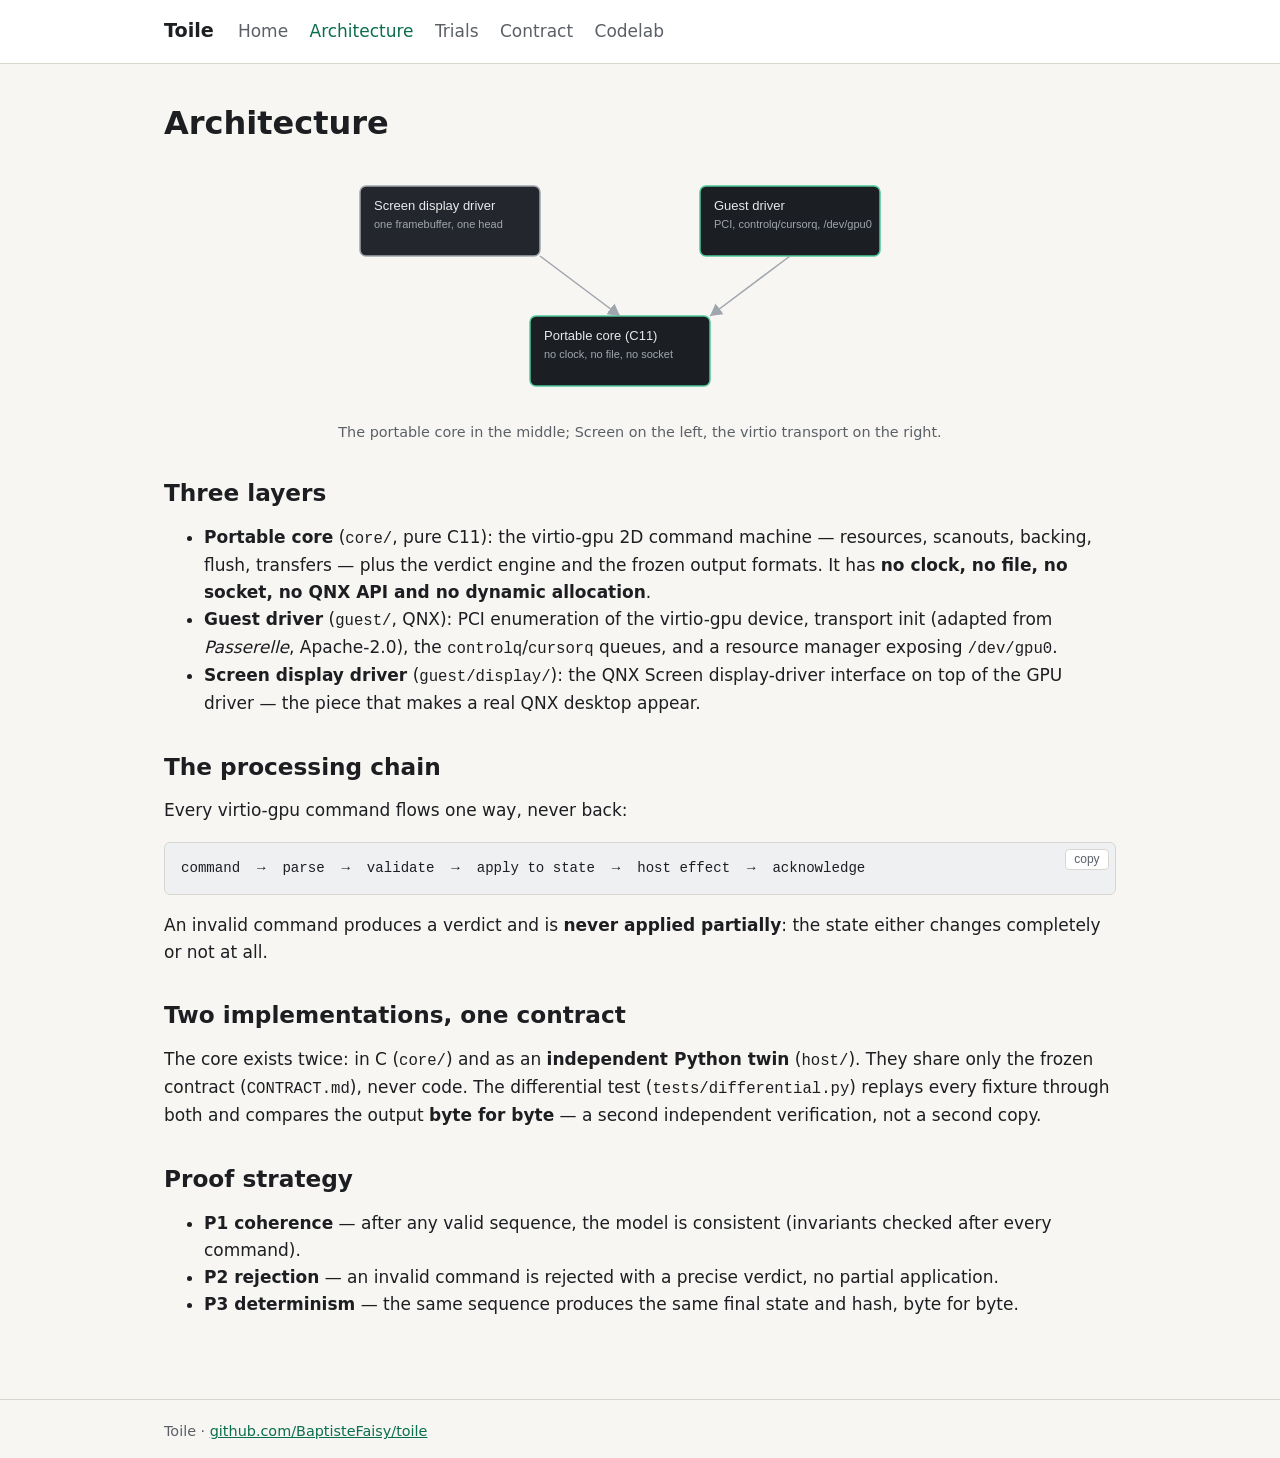
==== site/architecture.html @ 1b5eb8dc "Site statique du projet + déploiement GitHub Pages - site/ : 5 pages (accueil, architecture, essais," ====
<!DOCTYPE html>
<html lang="en">
<head>
  <meta charset="utf-8">
  <meta name="viewport" content="width=device-width, initial-scale=1">
  <title>Toile — architecture</title>
  <meta name="description" content="Toile architecture: portable C11 core, QNX guest driver, Screen display driver, and the differential Python twin.">
  <link rel="stylesheet" href="assets/style.css">
</head>
<body>
<header class="site"><div class="wrap">
  <span class="brand">Toile</span>
  <button id="nav-toggle" aria-expanded="false" aria-controls="nav">menu</button>
  <nav id="nav" aria-label="Main">
    <a href="index.html">Home</a>
    <a href="architecture.html" aria-current="page">Architecture</a>
    <a href="trials.html">Trials</a>
    <a href="contract.html">Contract</a>
    <a href="codelab.html">Codelab</a>
  </nav>
</div></header>

<main>
  <h1>Architecture</h1>

  <figure>
    <svg width="600" height="240" viewBox="0 0 600 240" role="img"
         aria-label="Three layers: portable core, guest driver, Screen display driver.">
      <style>
        .box { fill: #1b1e23; stroke: #4fc89a; stroke-width: 1.5; }
        .box.lt { fill: #23272d; stroke: #a0a6ad; }
        .t { fill: #e8e9eb; font: 13px sans-serif; }
        .d { fill: #a0a6ad; font: 11px sans-serif; }
        .a { stroke: #a0a6ad; stroke-width: 1.5; marker-end: url(#arr); fill: none; }
      </style>
      <defs>
        <marker id="arr" markerWidth="9" markerHeight="9" refX="8" refY="4.5" orient="auto">
          <path d="M0,0 L8,4.5 L0,9 z" fill="#a0a6ad"/>
        </marker>
      </defs>
      <rect class="box lt" x="20" y="20" width="180" height="70" rx="6"/>
      <text class="t" x="34" y="44">Screen display driver</text>
      <text class="d" x="34" y="62">one framebuffer, one head</text>
      <rect class="box" x="360" y="20" width="180" height="70" rx="6"/>
      <text class="t" x="374" y="44">Guest driver</text>
      <text class="d" x="374" y="62">PCI, controlq/cursorq, /dev/gpu0</text>
      <rect class="box" x="190" y="150" width="180" height="70" rx="6"/>
      <text class="t" x="204" y="174">Portable core (C11)</text>
      <text class="d" x="204" y="192">no clock, no file, no socket</text>
      <path class="a" d="M200,90 L280,150"/>
      <path class="a" d="M450,90 L370,150"/>
    </svg>
    <figcaption>The portable core in the middle; Screen on the left, the virtio transport on the right.</figcaption>
  </figure>

  <h2>Three layers</h2>
  <ul>
    <li><strong>Portable core</strong> (<code>core/</code>, pure C11): the virtio-gpu 2D command machine —
    resources, scanouts, backing, flush, transfers — plus the verdict engine and the frozen output
    formats. It has <strong>no clock, no file, no socket, no QNX API and no dynamic allocation</strong>.</li>
    <li><strong>Guest driver</strong> (<code>guest/</code>, QNX): PCI enumeration of the virtio-gpu device,
    transport init (adapted from <em>Passerelle</em>, Apache-2.0), the <code>controlq</code>/<code>cursorq</code>
    queues, and a resource manager exposing <code>/dev/gpu0</code>.</li>
    <li><strong>Screen display driver</strong> (<code>guest/display/</code>): the QNX Screen display-driver
    interface on top of the GPU driver — the piece that makes a real QNX desktop appear.</li>
  </ul>

  <h2>The processing chain</h2>
  <p>Every virtio-gpu command flows one way, never back:</p>
  <pre><code>command  &rarr;  parse  &rarr;  validate  &rarr;  apply to state  &rarr;  host effect  &rarr;  acknowledge</code></pre>
  <p>An invalid command produces a verdict and is <strong>never applied partially</strong>: the state either
  changes completely or not at all.</p>

  <h2>Two implementations, one contract</h2>
  <p>The core exists twice: in C (<code>core/</code>) and as an <strong>independent Python twin</strong>
  (<code>host/</code>). They share only the frozen contract (<code>CONTRACT.md</code>), never code. The
  differential test (<code>tests/differential.py</code>) replays every fixture through both and compares the
  output <strong>byte for byte</strong> — a second independent verification, not a second copy.</p>

  <h2>Proof strategy</h2>
  <ul>
    <li><strong>P1 coherence</strong> — after any valid sequence, the model is consistent (invariants checked after every command).</li>
    <li><strong>P2 rejection</strong> — an invalid command is rejected with a precise verdict, no partial application.</li>
    <li><strong>P3 determinism</strong> — the same sequence produces the same final state and hash, byte for byte.</li>
  </ul>
</main>

<footer class="site"><div class="wrap">Toile &middot; <a href="https://github.com/BaptisteFaisy/toile">github.com/BaptisteFaisy/toile</a></div></footer>
<script src="assets/site.js"></script>
</body>
</html>
---- site/assets/style.css ----
/* Toile — project site. Vanilla CSS, no external fonts, no CDN. */
:root {
  --bg: #f7f6f3;
  --fg: #1c1e21;
  --muted: #5b6067;
  --accent: #0b6e4f;
  --accent-ink: #ffffff;
  --panel: #ffffff;
  --border: #d9d6cf;
  --code-bg: #eef0f2;
  --ok: #0b6e4f;
  --warn: #9a6b00;
  --err: #b3261e;
  --maxw: 62rem;
}

@media (prefers-color-scheme: dark) {
  :root {
    --bg: #121417;
    --fg: #e8e9eb;
    --muted: #a0a6ad;
    --accent: #4fc89a;
    --accent-ink: #08211a;
    --panel: #1b1e23;
    --border: #2e3339;
    --code-bg: #23272d;
    --ok: #6fdcb4;
    --warn: #f2c14e;
    --err: #ff8a7a;
  }
}

* { box-sizing: border-box; }

html { -webkit-text-size-adjust: 100%; }

body {
  margin: 0;
  font: 17px/1.6 system-ui, -apple-system, "Segoe UI", Roboto, Helvetica, Arial, sans-serif;
  color: var(--fg);
  background: var(--bg);
}

a { color: var(--accent); }
a:hover { text-decoration-thickness: 2px; }

header.site {
  border-bottom: 1px solid var(--border);
  background: var(--panel);
}
header.site .wrap {
  max-width: var(--maxw);
  margin: 0 auto;
  padding: 1rem 1.25rem;
  display: flex;
  align-items: baseline;
  gap: 1.5rem;
  flex-wrap: wrap;
}
header.site .brand { font-weight: 700; font-size: 1.2rem; color: var(--fg); }
header.site nav a { color: var(--muted); text-decoration: none; margin-right: 1rem; }
header.site nav a[aria-current="page"],
header.site nav a:hover { color: var(--accent); }

main { max-width: var(--maxw); margin: 0 auto; padding: 2.5rem 1.25rem 4rem; }

h1, h2, h3 { line-height: 1.2; }
h1 { font-size: 2rem; margin: 0 0 .5rem; }
h2 { font-size: 1.45rem; margin: 2.2rem 0 .6rem; }
h3 { font-size: 1.15rem; margin: 1.6rem 0 .4rem; }

.lede { font-size: 1.12rem; color: var(--muted); max-width: 46rem; }

.promise {
  border-left: 4px solid var(--accent);
  background: var(--panel);
  padding: .9rem 1.1rem;
  margin: 1.5rem 0;
  border-radius: 0 6px 6px 0;
}
.promise p { margin: 0; font-size: 1.08rem; }

figure { margin: 1.5rem 0; text-align: center; }
figure svg { max-width: 100%; height: auto; }
figcaption { color: var(--muted); font-size: .9rem; margin-top: .4rem; }

pre {
  background: var(--code-bg);
  border: 1px solid var(--border);
  border-radius: 6px;
  padding: .9rem 1rem;
  overflow-x: auto;
  font-family: ui-monospace, "SFMono-Regular", "Cascadia Code", Menlo, Consolas, monospace;
  font-size: .88rem;
}
code { font-family: ui-monospace, "SFMono-Regular", Menlo, Consolas, monospace; font-size: .92em; }
pre code { font-size: 1em; }

table { border-collapse: collapse; width: 100%; margin: 1rem 0; }
th, td { border: 1px solid var(--border); padding: .5rem .7rem; text-align: left; vertical-align: top; }
th { background: var(--code-bg); }

.badge { display: inline-block; padding: .12rem .55rem; border-radius: 999px; font-size: .82rem; border: 1px solid var(--border); }
.badge.pos { color: var(--ok); border-color: var(--ok); }
.badge.neg { color: var(--err); border-color: var(--err); }
.badge.part { color: var(--warn); border-color: var(--warn); }
.badge.na  { color: var(--muted); }

.grid { display: grid; grid-template-columns: repeat(auto-fit, minmax(17rem, 1fr)); gap: 1rem; margin: 1.2rem 0; }
.card { background: var(--panel); border: 1px solid var(--border); border-radius: 8px; padding: 1rem 1.1rem; }
.card h3 { margin-top: 0; }

footer.site {
  border-top: 1px solid var(--border);
  color: var(--muted);
  font-size: .9rem;
}
footer.site .wrap {
  max-width: var(--maxw);
  margin: 0 auto;
  padding: 1.25rem;
}

:focus-visible { outline: 2px solid var(--accent); outline-offset: 2px; }

@media (max-width: 40rem) {
  header.site .wrap { gap: .6rem; }
  header.site nav a { margin-right: .7rem; }
  h1 { font-size: 1.55rem; }
}
/* code copy button (added by site.js) */
button.copy {
  position: absolute;
  top: .4rem;
  right: .4rem;
  font-size: .75rem;
  padding: .15rem .5rem;
  border: 1px solid var(--border);
  border-radius: 4px;
  background: var(--panel);
  color: var(--muted);
  cursor: pointer;
}
button.copy:hover { color: var(--accent); border-color: var(--accent); }

/* mobile nav */
#nav-toggle { display: none; background: none; border: 1px solid var(--border); border-radius: 6px; color: var(--fg); padding: .3rem .6rem; cursor: pointer; }
@media (max-width: 40rem) {
  #nav-toggle { display: inline-block; }
  header.site nav { display: none; }
  header.site nav.open { display: flex; flex-direction: column; width: 100%; gap: .2rem; }
}
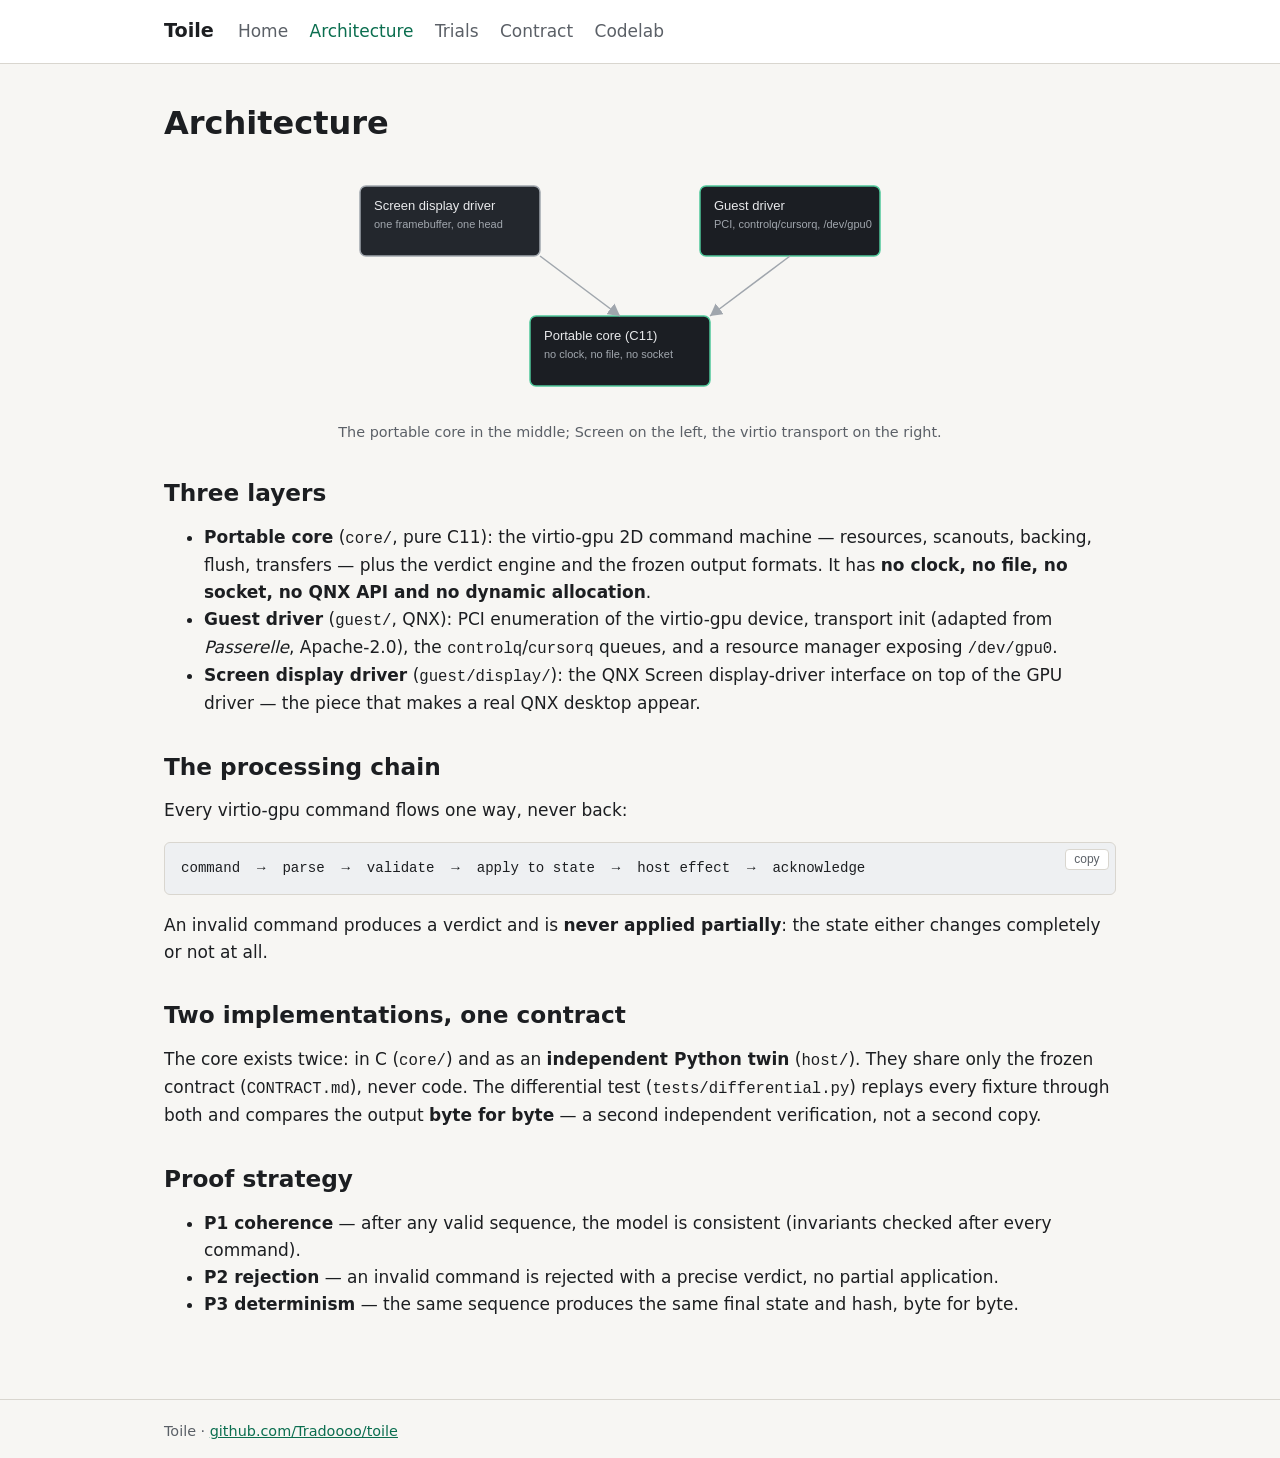
==== commit b6c01430: "URL canoniques : le dépôt vit sous Tradoooo/toile (l'ancien nom redirige)" ====
--- a/site/architecture.html
+++ b/site/architecture.html
@@ -85,7 +85,7 @@
   </ul>
 </main>
 
-<footer class="site"><div class="wrap">Toile &middot; <a href="https://github.com/BaptisteFaisy/toile">github.com/BaptisteFaisy/toile</a></div></footer>
+<footer class="site"><div class="wrap">Toile &middot; <a href="https://github.com/Tradoooo/toile">github.com/Tradoooo/toile</a></div></footer>
 <script src="assets/site.js"></script>
 </body>
 </html>
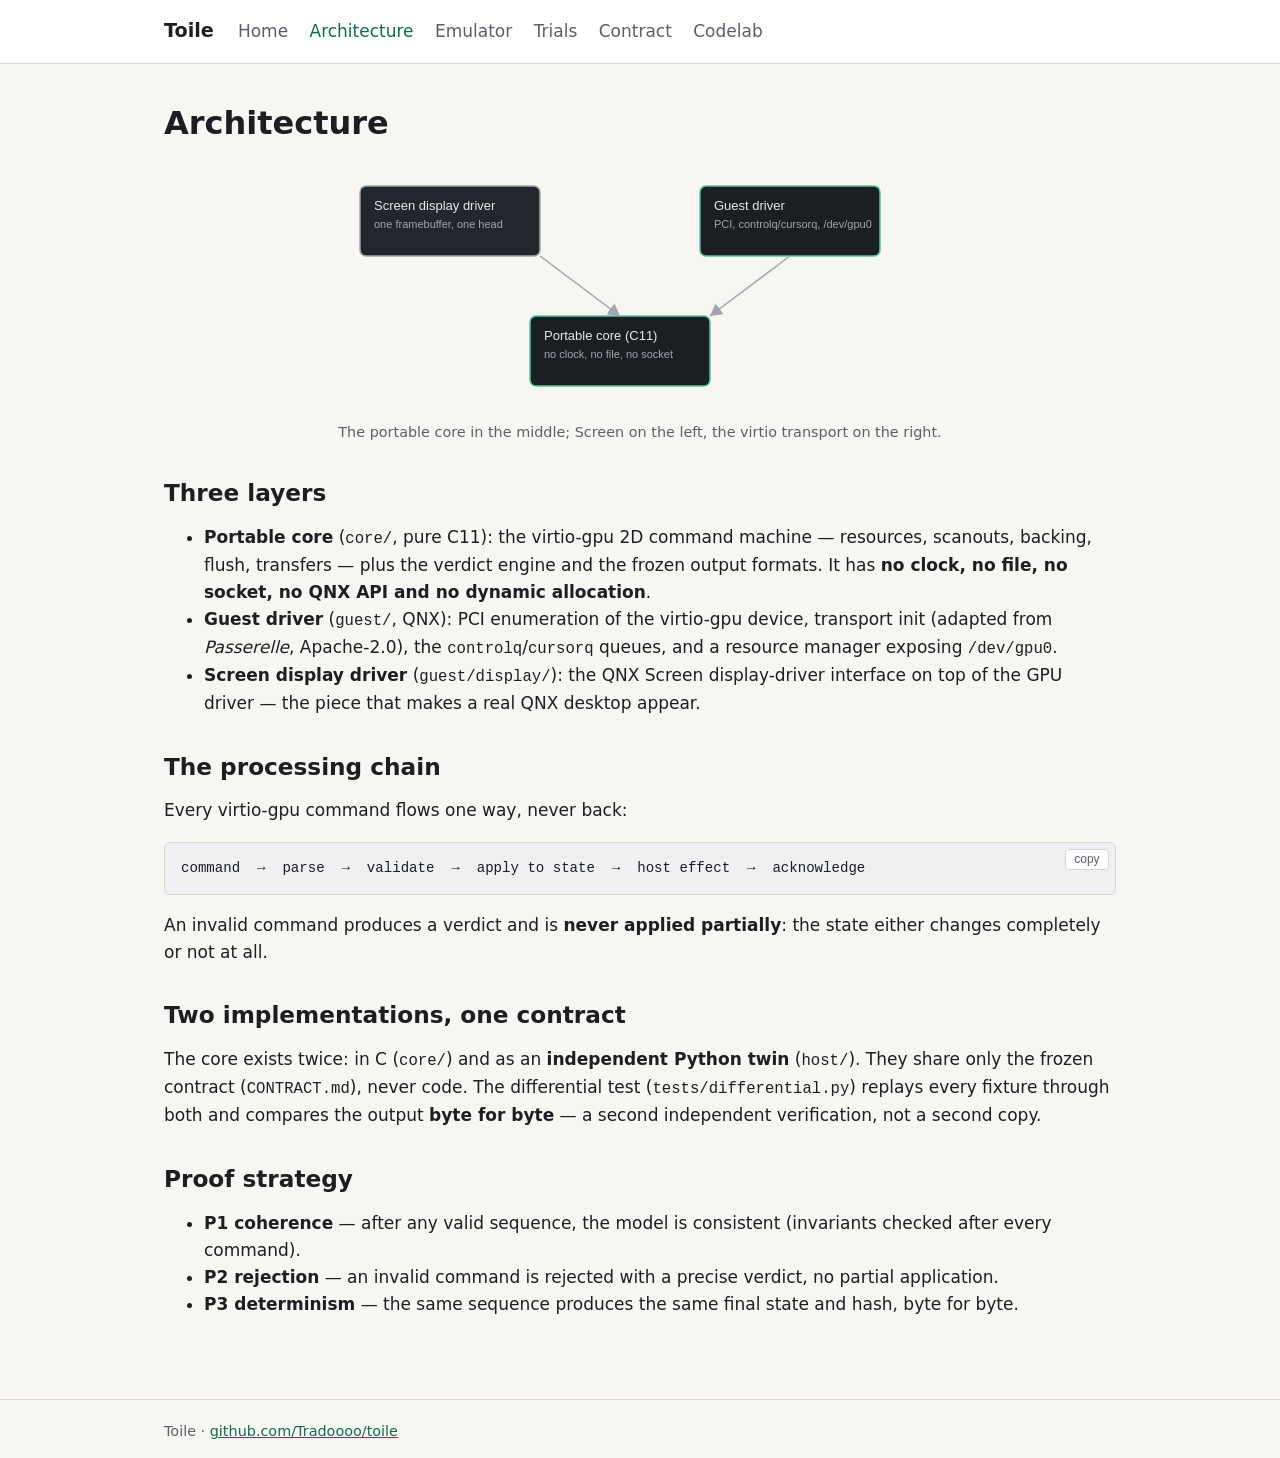
==== commit 2a084739: "Site + README : la page « Emulator » et l'etat d'avancement reel - site/emulator.html : la boucle in" ====
--- a/site/architecture.html
+++ b/site/architecture.html
@@ -14,6 +14,7 @@
   <nav id="nav" aria-label="Main">
     <a href="index.html">Home</a>
     <a href="architecture.html" aria-current="page">Architecture</a>
+    <a href="emulator.html">Emulator</a>
     <a href="trials.html">Trials</a>
     <a href="contract.html">Contract</a>
     <a href="codelab.html">Codelab</a>
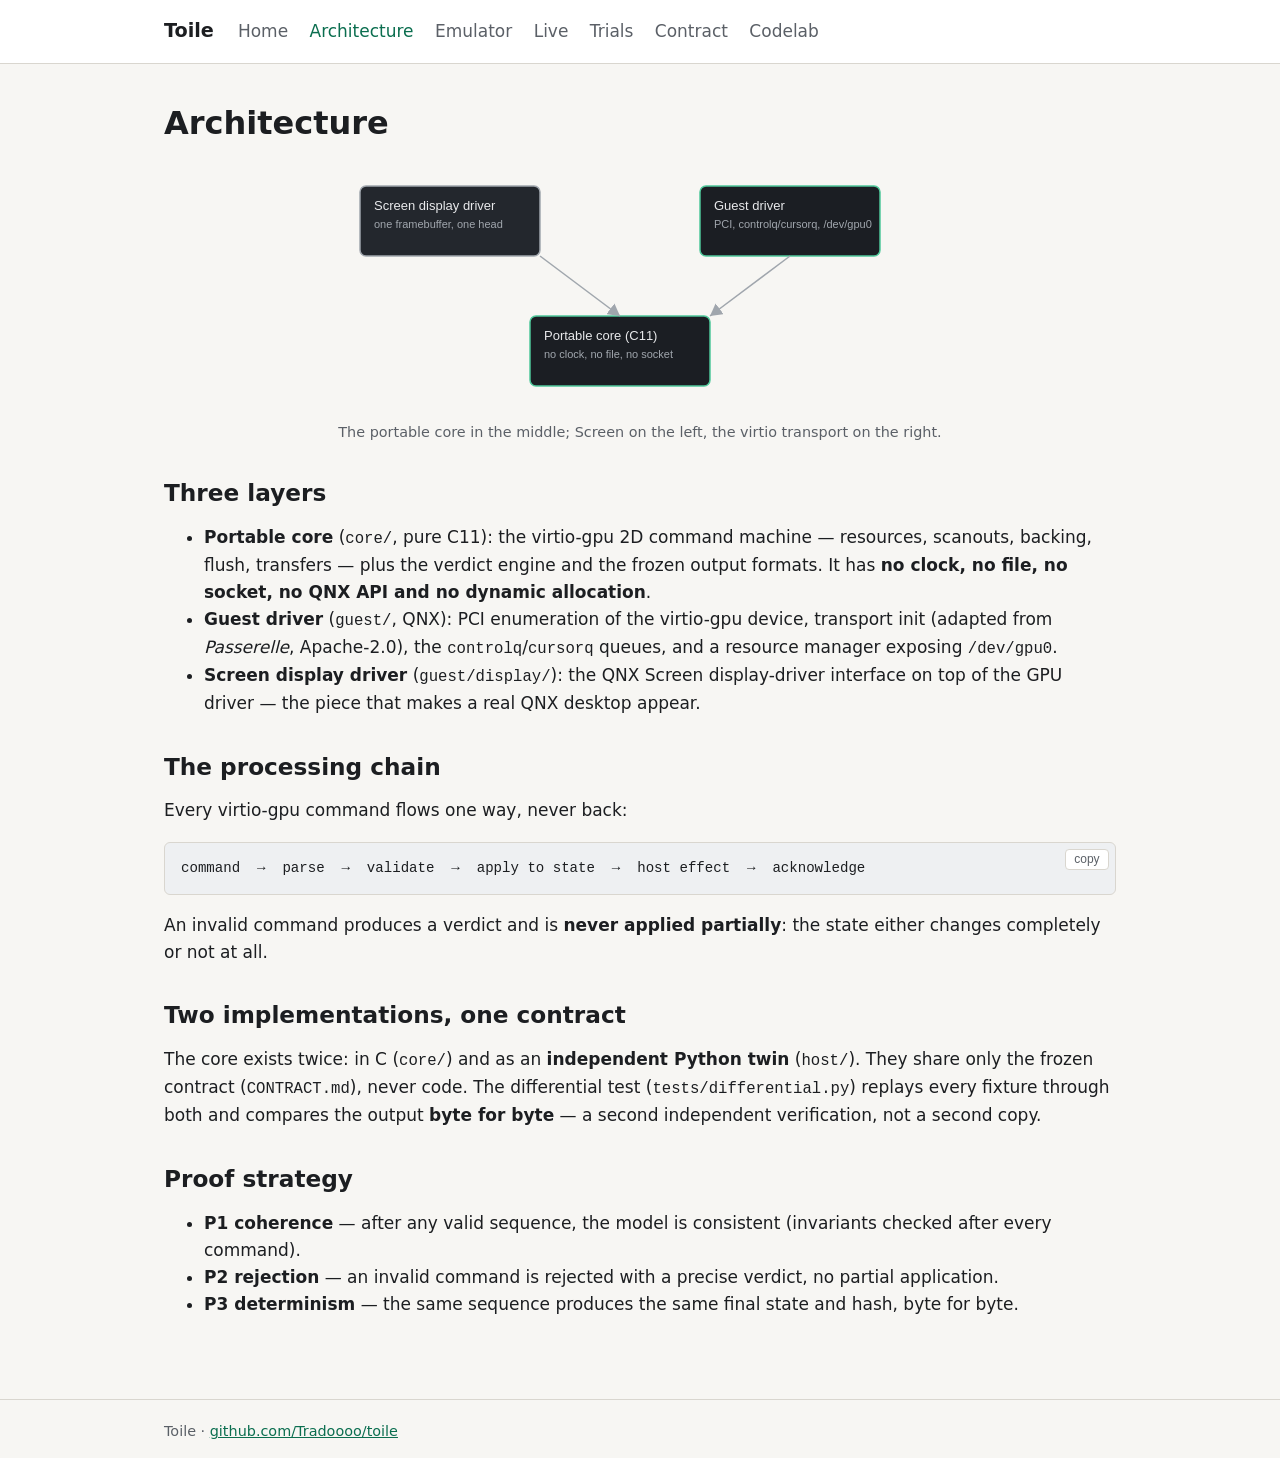
==== commit d2a8cccb: "Vitrine live : invité QNX dans l'émulateur, écran et console dans le navigateur L'invité tourne en c" ====
--- a/site/architecture.html
+++ b/site/architecture.html
@@ -15,6 +15,7 @@
     <a href="index.html">Home</a>
     <a href="architecture.html" aria-current="page">Architecture</a>
     <a href="emulator.html">Emulator</a>
+    <a href="emulator-live.html">Live</a>
     <a href="trials.html">Trials</a>
     <a href="contract.html">Contract</a>
     <a href="codelab.html">Codelab</a>
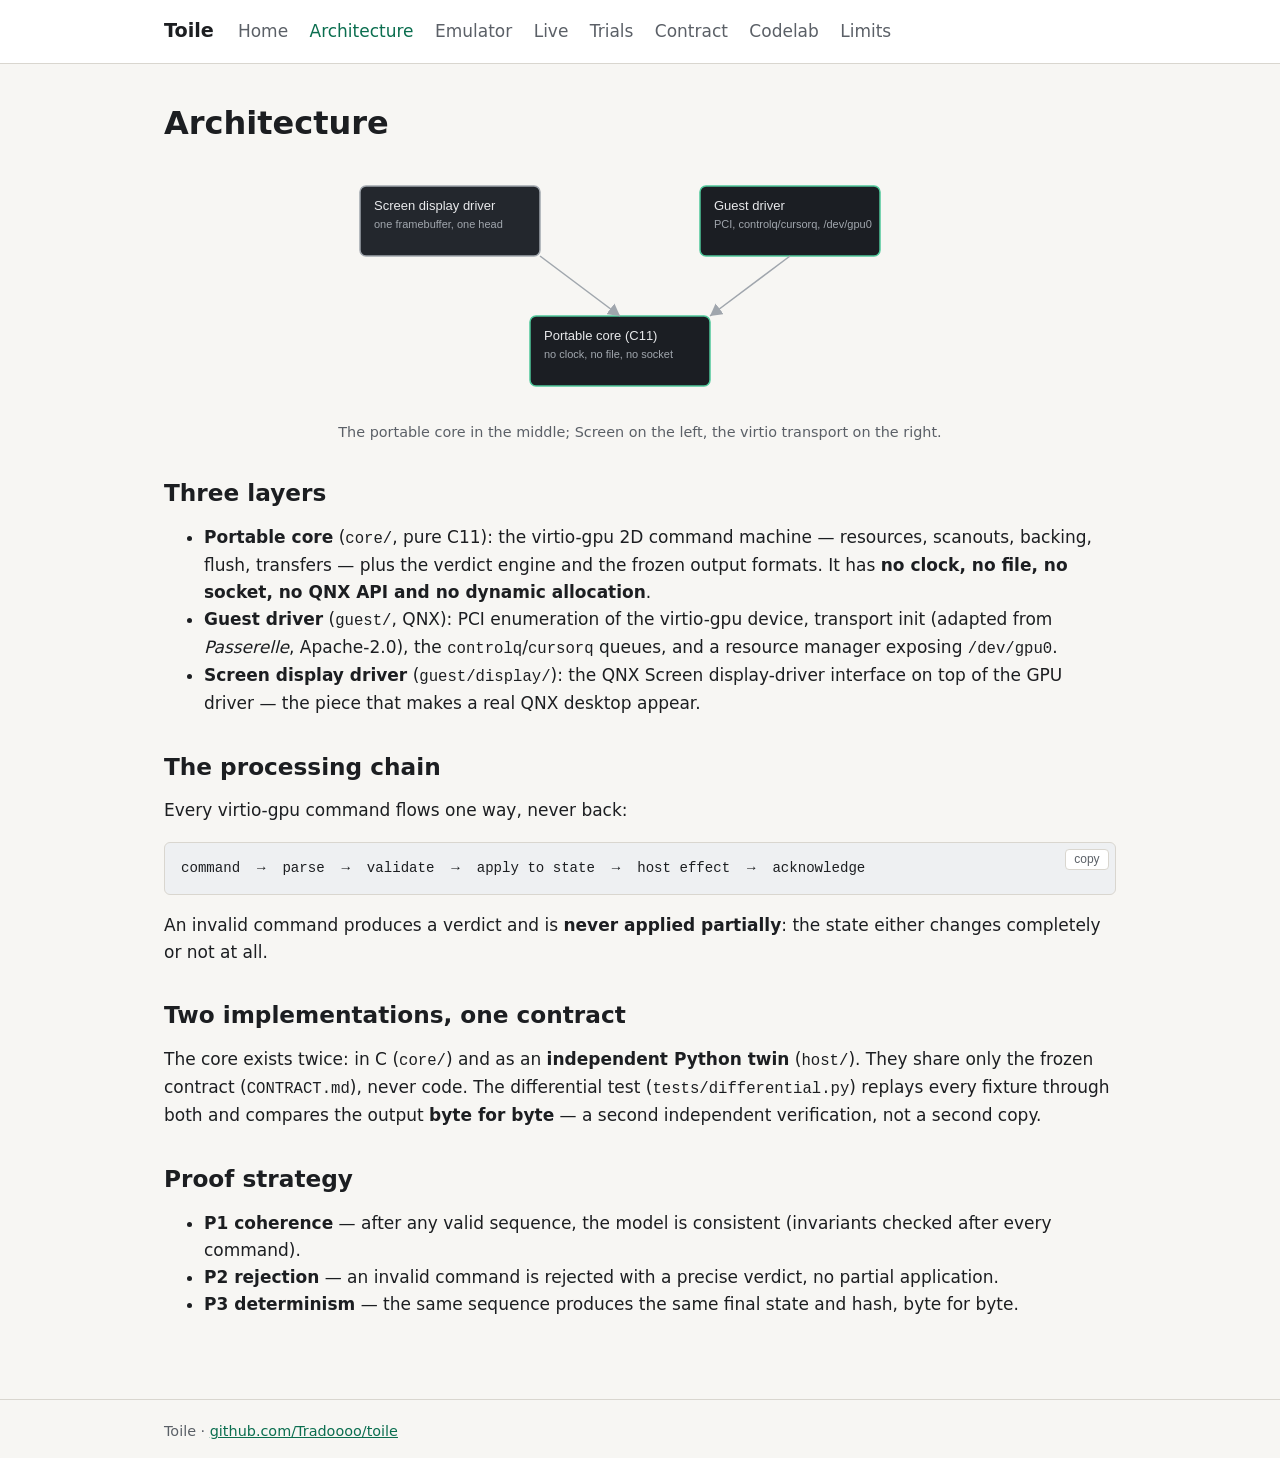
==== commit a3b0dd6a: "Essai E5 sur cible, page Limits, GIF et encodeur GIF maison - image/toile-bench.build + qemu/bench-e" ====
--- a/site/architecture.html
+++ b/site/architecture.html
@@ -19,6 +19,7 @@
     <a href="trials.html">Trials</a>
     <a href="contract.html">Contract</a>
     <a href="codelab.html">Codelab</a>
+    <a href="limits.html">Limits</a>
   </nav>
 </div></header>
 
